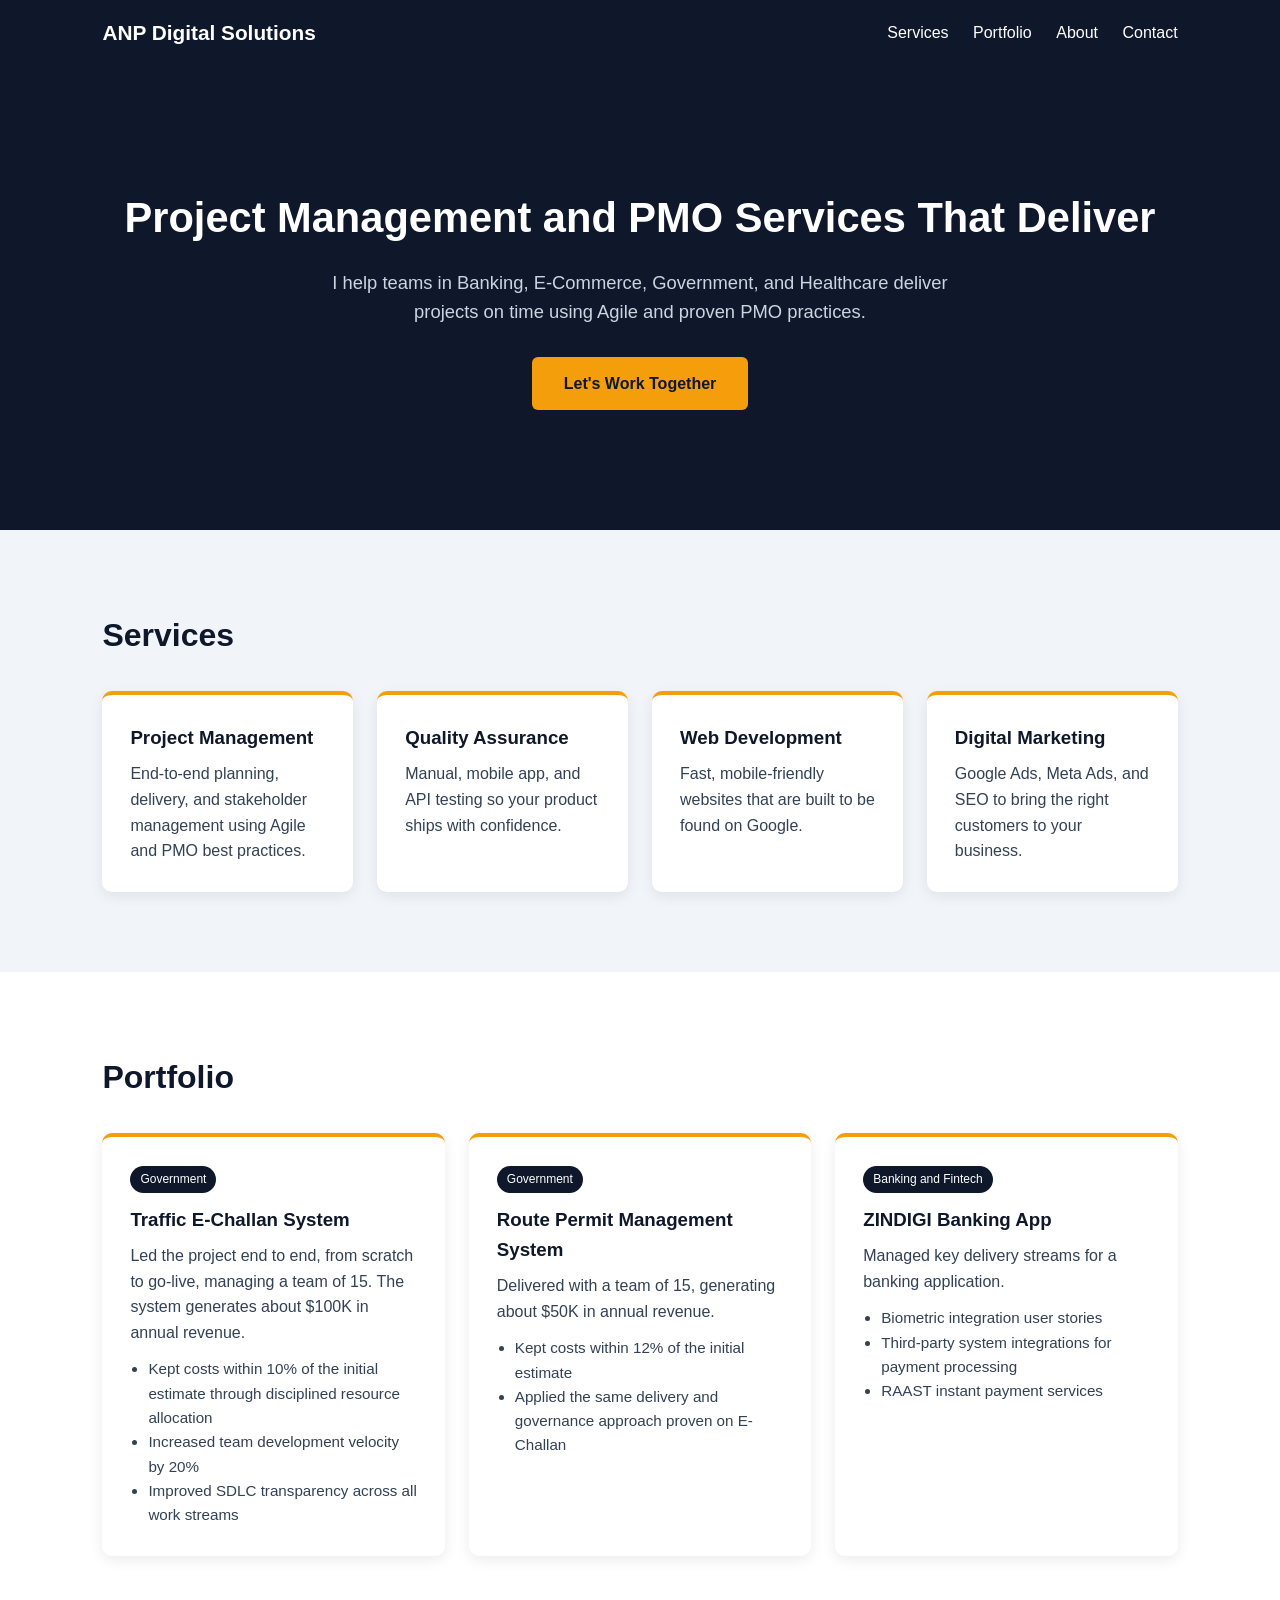
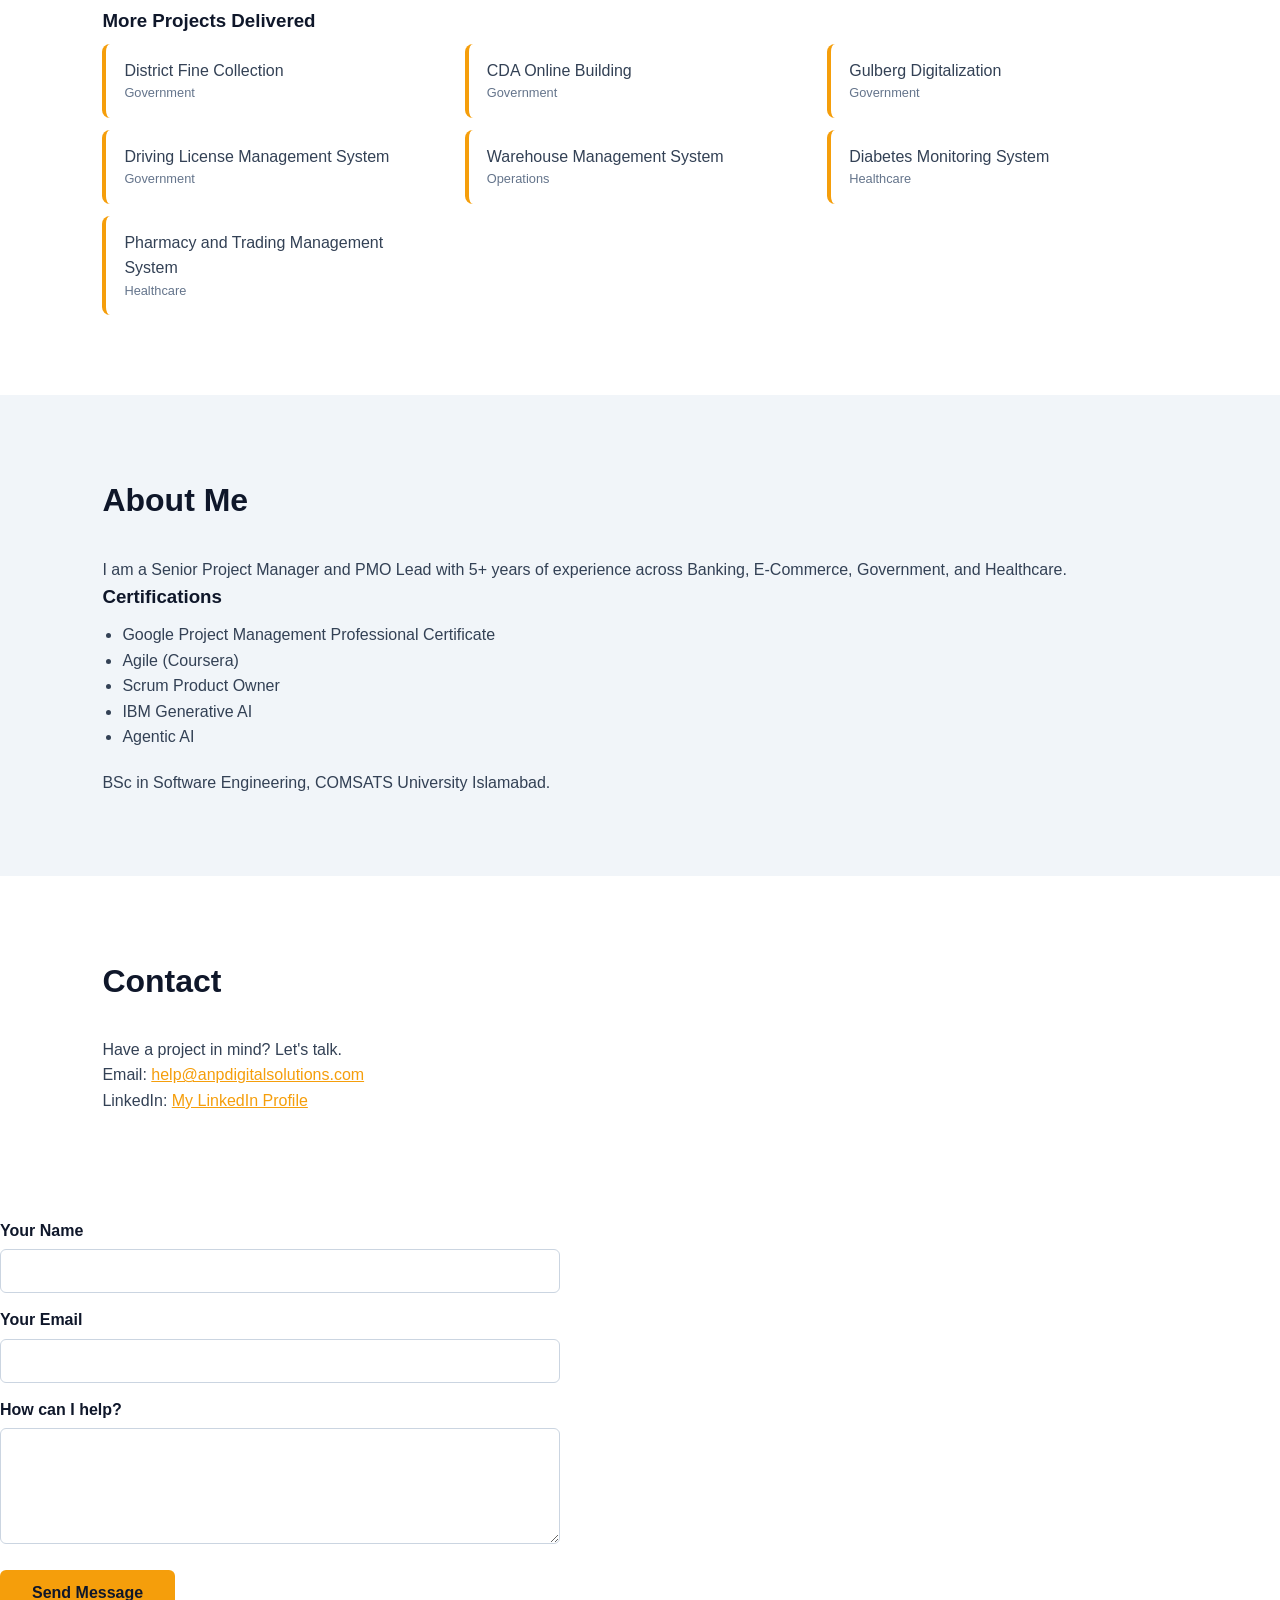
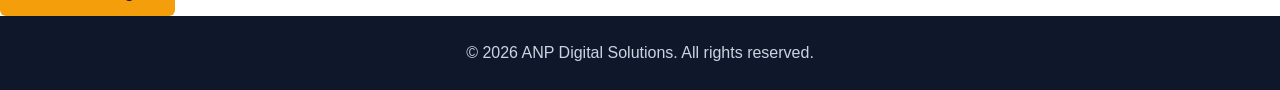
==== index.html @ 8f7f9c3e "Initial Website" ====
<!DOCTYPE html>
<html lang="en">
<head>
  <meta charset="UTF-8">
  <meta name="viewport" content="width=device-width, initial-scale=1.0">
  <title>Ahmed Nadeem Pirzada | Senior Project Manager and PMO Lead</title>
<link rel="stylesheet" href="style.css">
</head>
  
<body>

  <!-- HEADER / NAVIGATION -->
    <header>
    <a href="#home" class="logo">ANP Digital Solutions</a>
    <button class="menu-toggle" aria-label="Open menu">&#9776;</button>
    
    <nav id="nav">
      <a href="#services">Services</a>
      <a href="#portfolio">Portfolio</a>
      <a href="#about">About</a>
      <a href="#contact">Contact</a>
    </nav>
  </header>

  <main>

    <!-- HOME -->
    <section id="home">
      <h1>Project Management and PMO Services That Deliver</h1>
      <p>I help teams in Banking, E-Commerce, Government, and Healthcare deliver projects on time using Agile and proven PMO practices.</p>
      <a href="#contact" class="button">Let's Work Together</a>
    </section>

        <!-- SERVICES -->
    <section id="services">
      <h2>Services</h2>
      <div class="cards">
        <article>
          <h3>Project Management</h3>
          <p>End-to-end planning, delivery, and stakeholder management using Agile and PMO best practices.</p>
        </article>
        <article>
          <h3>Quality Assurance</h3>
          <p>Manual, mobile app, and API testing so your product ships with confidence.</p>
        </article>
        <article>
          <h3>Web Development</h3>
          <p>Fast, mobile-friendly websites that are built to be found on Google.</p>
        </article>
        <article>
          <h3>Digital Marketing</h3>
          <p>Google Ads, Meta Ads, and SEO to bring the right customers to your business.</p>
        </article>
      </div>
    </section>

        <!-- PORTFOLIO -->
    <section id="portfolio">
      <h2>Portfolio</h2>
      <div class="cards">

        <article>
          <span class="tag">Government</span>
          <h3>Traffic E-Challan System</h3>
          <p>Led the project end to end, from scratch to go-live, managing a team of 15. The system generates about $100K in annual revenue.</p>
          <ul>
            <li>Kept costs within 10% of the initial estimate through disciplined resource allocation</li>
            <li>Increased team development velocity by 20%</li>
            <li>Improved SDLC transparency across all work streams</li>
          </ul>
        </article>

        <article>
          <span class="tag">Government</span>
          <h3>Route Permit Management System</h3>
          <p>Delivered with a team of 15, generating about $50K in annual revenue.</p>
          <ul>
            <li>Kept costs within 12% of the initial estimate</li>
            <li>Applied the same delivery and governance approach proven on E-Challan</li>
          </ul>
        </article>

        <article>
          <span class="tag">Banking and Fintech</span>
          <h3>ZINDIGI Banking App</h3>
          <p>Managed key delivery streams for a banking application.</p>
          <ul>
            <li>Biometric integration user stories</li>
            <li>Third-party system integrations for payment processing</li>
            <li>RAAST instant payment services</li>
          </ul>
        </article>

      </div>

      <h3 class="more-title">More Projects Delivered</h3>
      <ul class="more-projects">
        <li>District Fine Collection <span>Government</span></li>
        <li>CDA Online Building <span>Government</span></li>
        <li>Gulberg Digitalization <span>Government</span></li>
        <li>Driving License Management System <span>Government</span></li>
        <li>Warehouse Management System <span>Operations</span></li>
        <li>Diabetes Monitoring System <span>Healthcare</span></li>
        <li>Pharmacy and Trading Management System <span>Healthcare</span></li>
      </ul>
    </section>
    

    <!-- ABOUT -->
    <section id="about">
      <h2>About Me</h2>
      <p>I am a Senior Project Manager and PMO Lead with 5+ years of experience across Banking, E-Commerce, Government, and Healthcare.</p>
      <h3>Certifications</h3>
      <ul>
        <li>Google Project Management Professional Certificate</li>
        <li>Agile (Coursera)</li>
        <li>Scrum Product Owner</li>
        <li>IBM Generative AI</li>
        <li>Agentic AI</li>
      </ul>
      <p>BSc in Software Engineering, COMSATS University Islamabad.</p>
    </section>

    <!-- CONTACT -->
    <section id="contact">
      <h2>Contact</h2>
      <p>Have a project in mind? Let's talk.</p>
      <p>Email: <a href="mailto:help@anpdigitalsolutions.com">help@anpdigitalsolutions.com</a></p>
      <p>LinkedIn: <a href="https://www.linkedin.com/in/ahmed-pirzada-za509" target="_blank">My LinkedIn Profile</a></p>
    </section>
    <!-- FORM -->
          <form action="https://formspree.io/f/mrpewqog" method="POST">
        <label for="name">Your Name</label>
        <input type="text" id="name" name="name" required>

        <label for="email">Your Email</label>
        <input type="email" id="email" name="email" required>

        <label for="message">How can I help?</label>
        <textarea id="message" name="message" rows="5" required></textarea>

        <button type="submit" class="button">Send Message</button>
      </form>

  </main>

  <!-- FOOTER -->
  <footer>
        <p>&copy; <span id="year">2026</span> ANP Digital Solutions. All rights reserved.</p>
  </footer>
  <script src="script.js"defer></script>
</body>
</html>
---- style.css ----
/* ---------- COLORS AND BASICS ---------- */
:root {
  --navy: #0f172a;
  --teal: #f59e0b;
  --light: #f1f5f9;
  --white: #ffffff;
  --text: #334155;
}

* {
  box-sizing: border-box;
  margin: 0;
  padding: 0;
}

html {
  scroll-behavior: smooth;
}

body {
  font-family: Arial, Helvetica, sans-serif;
  color: var(--text);
  line-height: 1.6;
  background: var(--white);
}

a {
  color: var(--teal);
}

/* ---------- HEADER ---------- */
header {
  position: sticky;
  top: 0;
  z-index: 10;
  display: flex;
  justify-content: space-between;
  align-items: center;
  flex-wrap: wrap;
  gap: 10px;
  padding: 16px 8%;
  background: var(--navy);
}

.logo {
  color: var(--white);
  font-size: 1.3rem;
  font-weight: bold;
  text-decoration: none;
}

nav a {
  color: var(--white);
  text-decoration: none;
  margin-left: 20px;
}

nav a:hover {
  color: var(--teal);
}

/* ---------- SECTIONS ---------- */
section {
  padding: 80px 8%;
}

section:nth-child(even) {
  background: var(--light);
}

h1 {
  font-size: 2.6rem;
  color: var(--white);
  margin-bottom: 16px;
}

h2 {
  font-size: 2rem;
  color: var(--navy);
  margin-bottom: 30px;
}

h3 {
  color: var(--navy);
  margin-bottom: 8px;
}

/* ---------- HOME (HERO) ---------- */
#home {
  background: var(--navy);
  color: #cbd5e1;
  text-align: center;
  padding: 120px 8%;
}

#home p {
  max-width: 650px;
  margin: 0 auto 30px;
  font-size: 1.15rem;
}

.button {
  display: inline-block;
  background: var(--teal);
  color: var(--navy);
  padding: 14px 32px;
  border-radius: 6px;
  font-weight: bold;
  text-decoration: none;
}

.button:hover {
  background: #2dd4bf;
}

/* ---------- CARDS (Services and Portfolio) ---------- */
.cards {
  display: grid;
  grid-template-columns: repeat(auto-fit, minmax(240px, 1fr));
  gap: 24px;
}

article {
  background: var(--white);
  padding: 28px;
  border-radius: 10px;
  border-top: 4px solid var(--teal);
  box-shadow: 0 4px 14px rgba(0, 0, 0, 0.08);
}

/* ---------- ABOUT ---------- */
#about ul {
  margin: 10px 0 20px 20px;
}

/* ---------- FOOTER ---------- */
footer {
  background: var(--navy);
  color: #cbd5e1;
  text-align: center;
  padding: 24px;
}

/* ---------- PORTFOLIO EXTRAS ---------- */
.tag {
  display: inline-block;
  background: var(--navy);
  color: var(--white);
  font-size: 0.75rem;
  padding: 4px 10px;
  border-radius: 20px;
  margin-bottom: 12px;
}

article ul {
  margin: 12px 0 0 18px;
  font-size: 0.95rem;
}

.more-title {
  margin-top: 50px;
}

.more-projects {
  list-style: none;
  display: grid;
  grid-template-columns: repeat(auto-fit, minmax(260px, 1fr));
  gap: 12px;
}

.more-projects li {
  background: var(--white);
  padding: 14px 18px;
  border-radius: 8px;
  border-left: 4px solid var(--teal);
}

.more-projects span {
  display: block;
  font-size: 0.8rem;
  color: #64748b;
}

/* ---------- MOBILE MENU ---------- */
.menu-toggle {
  display: none;
  background: none;
  border: 1px solid var(--white);
  color: var(--white);
  font-size: 1.5rem;
  padding: 2px 12px;
  border-radius: 6px;
  cursor: pointer;
}

@media (max-width: 700px) {
  .menu-toggle {
    display: block;
  }

  nav {
    display: none;
    width: 100%;
    flex-direction: column;
  }

  nav.open {
    display: flex;
  }

  nav a {
    margin: 0;
    padding: 12px 0;
    border-top: 1px solid #334155;
  }

  h1 {
    font-size: 2rem;
  }
}

/* ---------- CONTACT FORM ---------- */
form {
  max-width: 560px;
  margin-top: 24px;
}

label {
  display: block;
  font-weight: bold;
  margin: 14px 0 6px;
  color: var(--navy);
}

input,
textarea {
  width: 100%;
  padding: 12px;
  border: 1px solid #cbd5e1;
  border-radius: 6px;
  font-family: inherit;
  font-size: 1rem;
}

input:focus,
textarea:focus {
  outline: 2px solid var(--teal);
}

form .button {
  margin-top: 18px;
  border: none;
  cursor: pointer;
  font-size: 1rem;
}
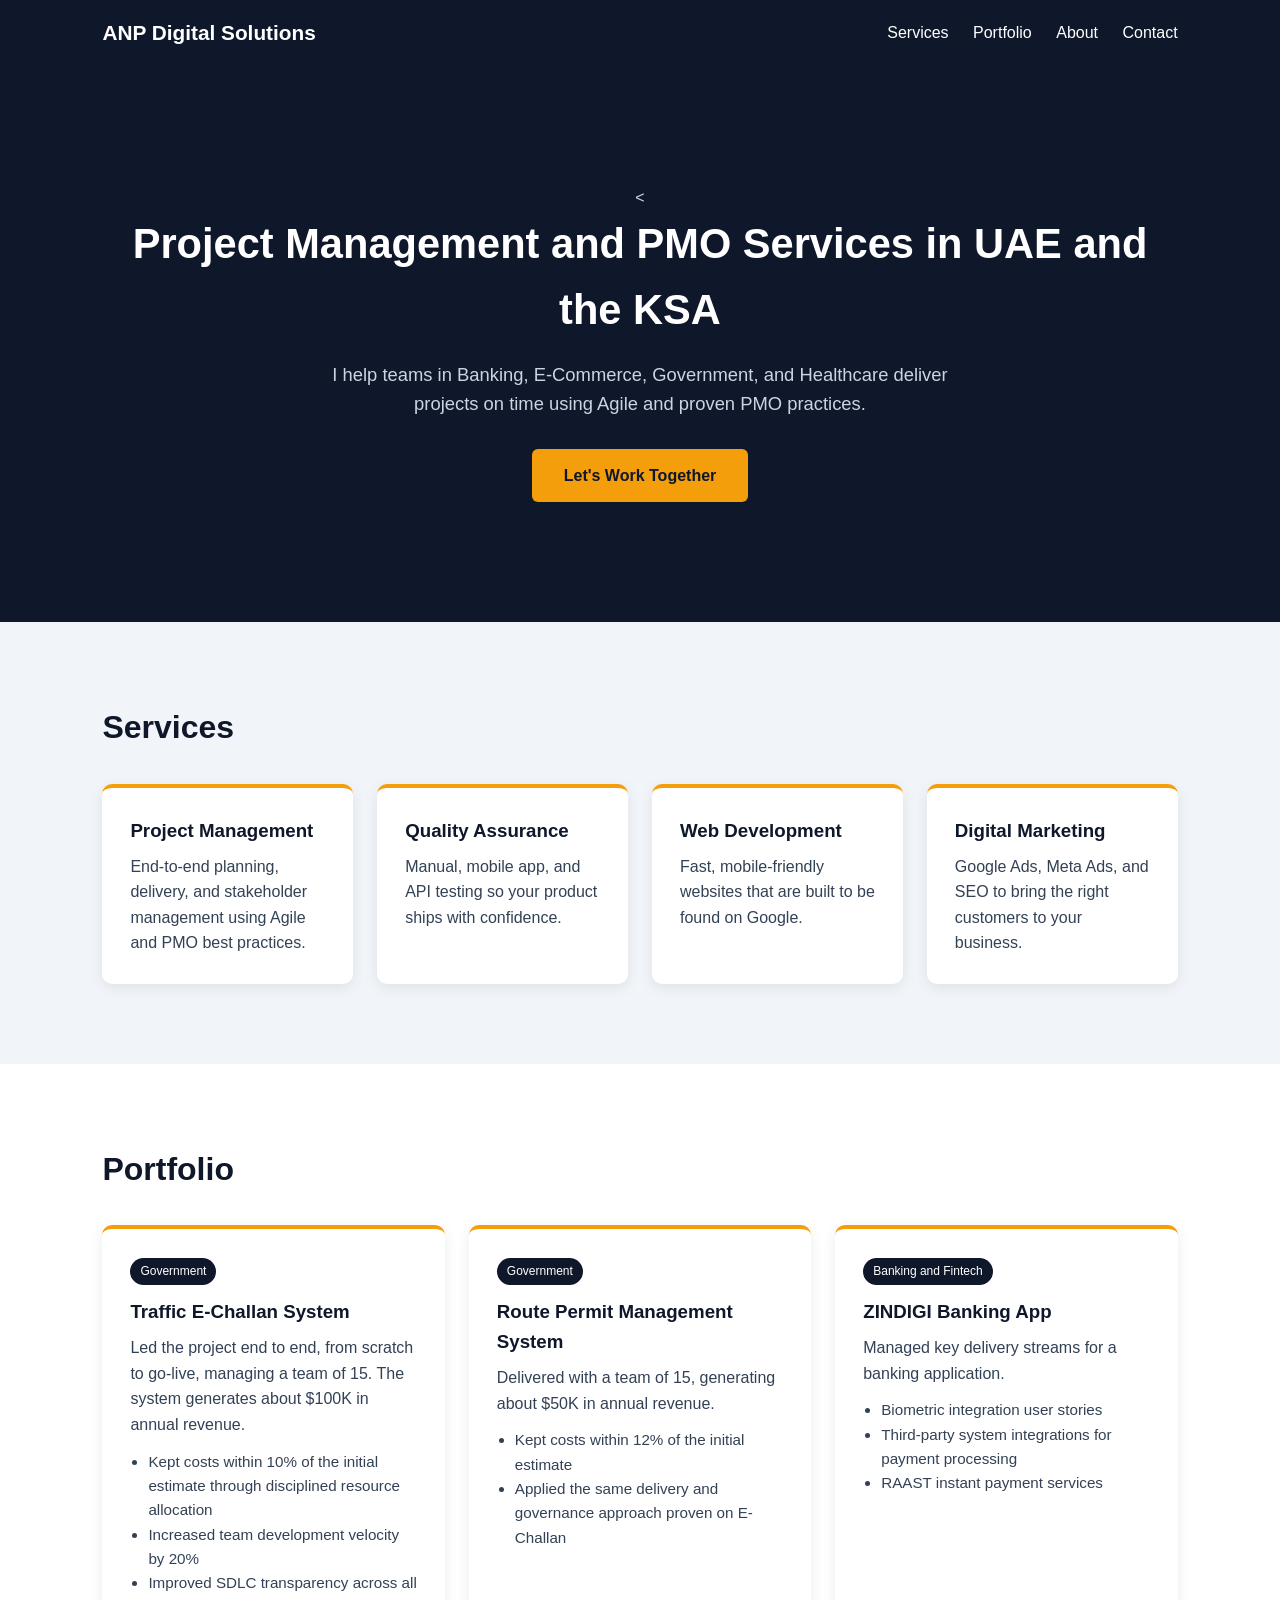
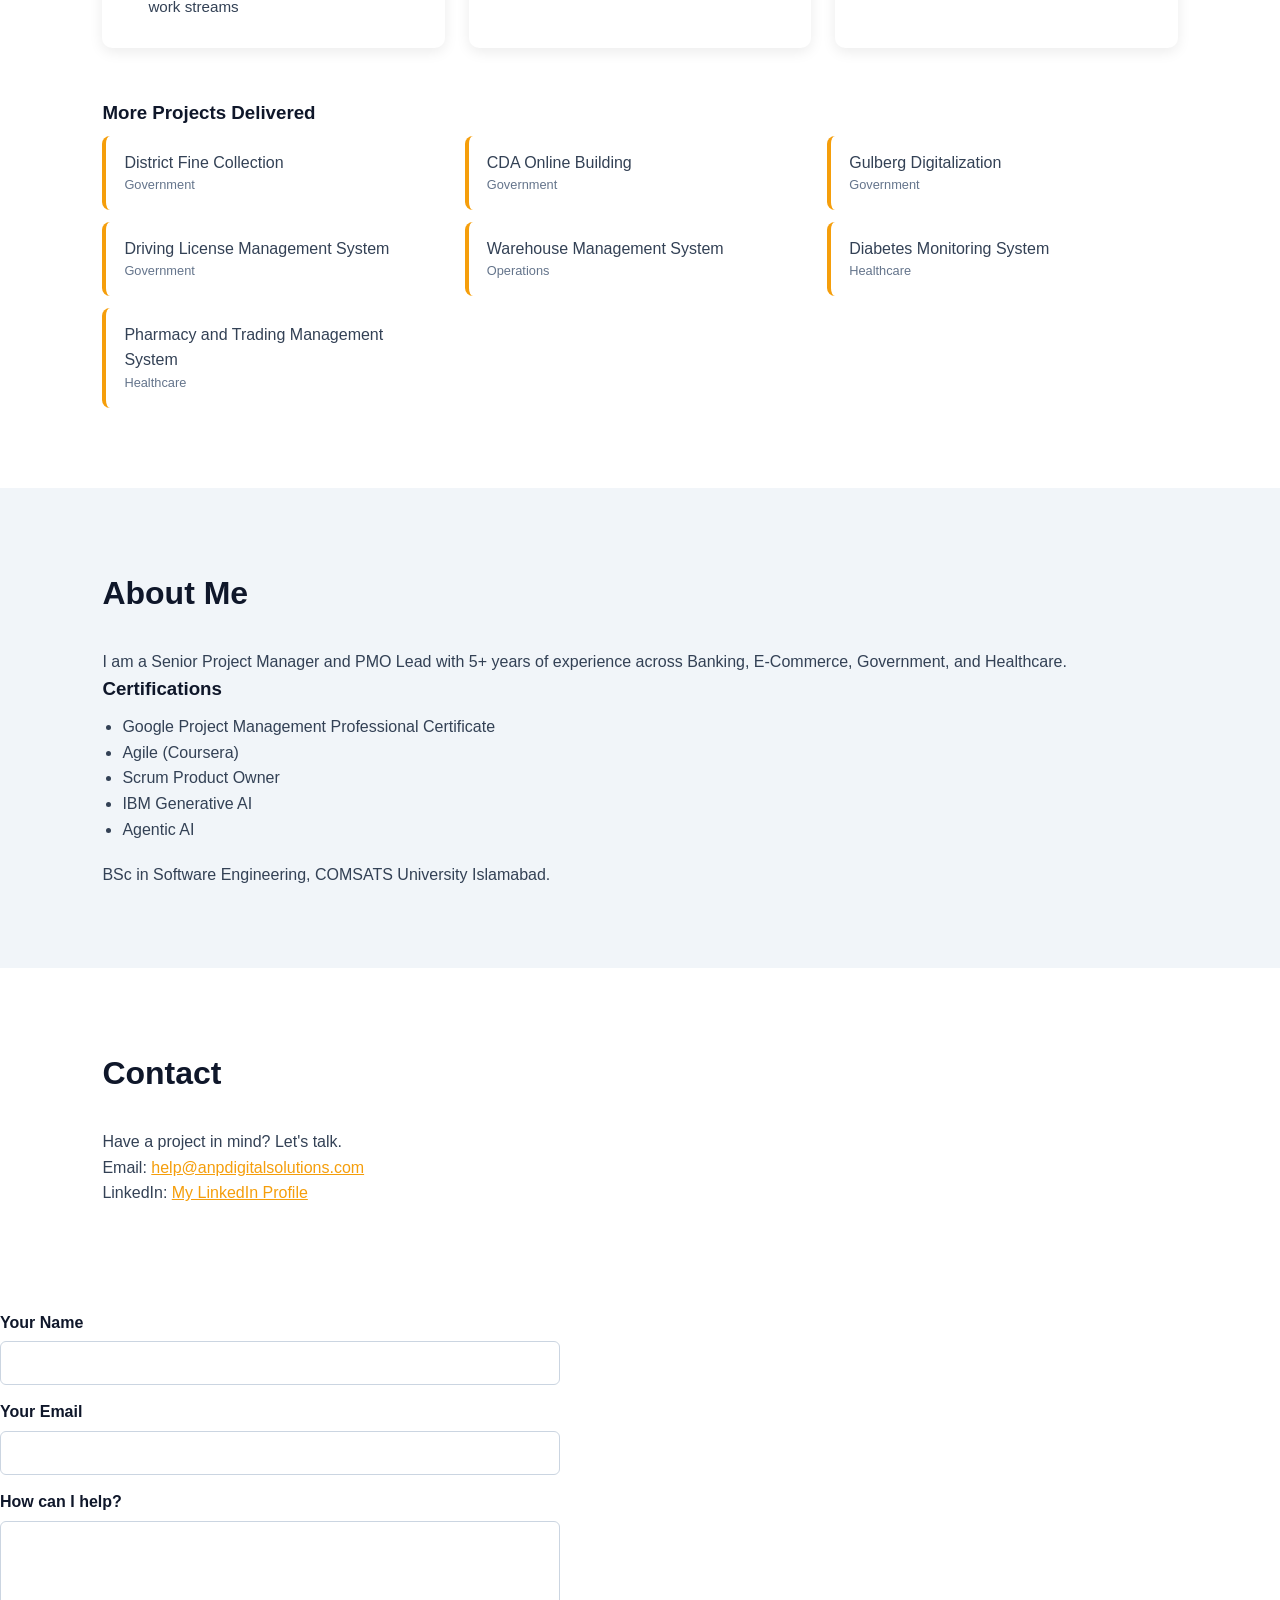
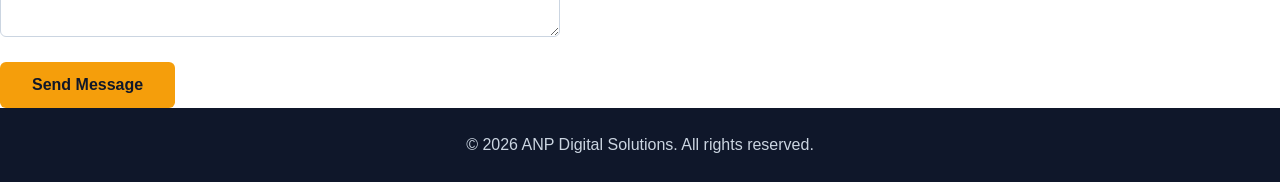
==== commit 538e9025: "Add SEO tags, robots and sitemap" ====
--- a/index.html
+++ b/index.html
@@ -3,8 +3,37 @@
 <head>
   <meta charset="UTF-8">
   <meta name="viewport" content="width=device-width, initial-scale=1.0">
-  <title>Ahmed Nadeem Pirzada | Senior Project Manager and PMO Lead</title>
-<link rel="stylesheet" href="style.css">
+
+  <!-- SEO basics -->
+  <title>Project Manager &amp; PMO Consultant Dubai | ANP Digital</title>
+  <meta name="description" content="Senior Project Manager and PMO Lead in Dubai offering project management, QA testing, web development and digital marketing services across the UAE.">
+  <link rel="canonical" href="https://anpdigitalsolutions.github.io/">
+
+  <!-- Social sharing (WhatsApp, LinkedIn, Facebook previews) -->
+  <meta property="og:type" content="website">
+  <meta property="og:title" content="Project Manager &amp; PMO Consultant Dubai | ANP Digital">
+  <meta property="og:description" content="Project management, QA testing, web development and digital marketing services across the UAE.">
+  <meta property="og:url" content="https://anpdigitalsolutions.github.io/">
+
+  <link rel="stylesheet" href="style.css">
+
+  <!-- Structured data: tells Google exactly who you are -->
+  <script type="application/ld+json">
+  {
+    "@context": "https://schema.org",
+    "@type": "ProfessionalService",
+    "name": "ANP Digital Solutions",
+    "url": "https://anpdigitalsolutions.github.io/",
+    "description": "Project management, PMO setup, quality assurance, web development and digital marketing services.",
+    "areaServed": "United Arab Emirates",
+    "founder": {
+      "@type": "Person",
+      "name": "AHMED NADEEM PIRZADA",
+      "jobTitle": "Senior Project Manager and PMO Lead"
+    },
+    "knowsAbout": ["Project Management", "PMO", "Agile", "Scrum", "Quality Assurance", "Web Development", "Digital Marketing"]
+  }
+  </script>
 </head>
   
 <body>
@@ -26,7 +55,7 @@
 
     <!-- HOME -->
     <section id="home">
-      <h1>Project Management and PMO Services That Deliver</h1>
+      <<h1>Project Management and PMO Services in UAE and the KSA</h1>
       <p>I help teams in Banking, E-Commerce, Government, and Healthcare deliver projects on time using Agile and proven PMO practices.</p>
       <a href="#contact" class="button">Let's Work Together</a>
     </section>
